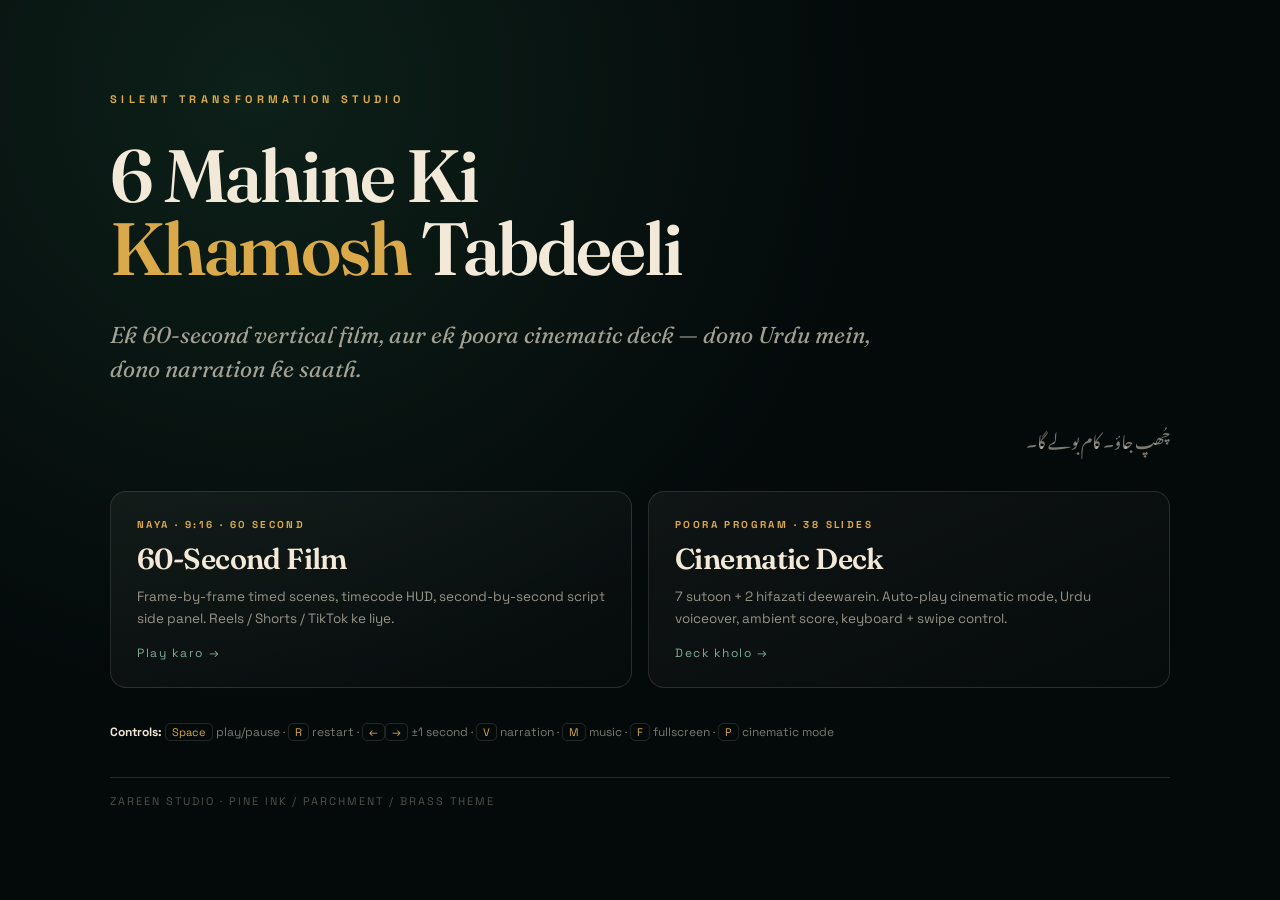
==== app/home.html @ c56630d2 "Add Khamosh Tabdeeli studio: 60s vertical film + 38-slide cinematic deck with Urdu narration - New v" ====
<!DOCTYPE html>
<html lang="ur-PK">
<head>
<meta charset="UTF-8" />
<meta name="viewport" content="width=device-width, initial-scale=1" />
<title>Khamosh Tabdeeli — Silent Transformation Studio</title>
<link rel="preconnect" href="https://fonts.googleapis.com">
<link rel="preconnect" href="https://fonts.gstatic.com" crossorigin>
<link href="https://fonts.googleapis.com/css2?family=Fraunces:opsz,wght@9..144,300..900&family=Space+Grotesk:wght@300..700&family=Noto+Nastaliq+Urdu:wght@400..700&display=swap" rel="stylesheet">
<style>
:root{--ink:#060f0d;--paper:#f2e9d8;--gold:#d9a94a;--sage:#7fae94;--line:rgba(242,233,216,.13)}
*{box-sizing:border-box;margin:0;padding:0}
body{min-height:100vh;background:radial-gradient(70vw 70vw at 20% 10%,#0d2019,#04090a 70%);color:var(--paper);
font-family:"Space Grotesk",system-ui,sans-serif;display:grid;place-items:center;padding:6vh 6vw;overflow-x:hidden}
.wrap{max-width:1060px;width:100%;display:flex;flex-direction:column;gap:34px}
.kick{font-size:11px;letter-spacing:.4em;color:var(--gold);text-transform:uppercase;font-weight:700}
h1{font-family:"Fraunces",Georgia,serif;font-weight:600;font-size:clamp(34px,6.4vw,74px);line-height:.98;letter-spacing:-.03em}
h1 span{color:var(--gold)}
.sub{font-family:"Fraunces",Georgia,serif;font-style:italic;font-size:clamp(15px,1.9vw,23px);color:rgba(242,233,216,.66);line-height:1.45;max-width:52ch}
.urd{font-family:"Noto Nastaliq Urdu",serif;direction:rtl;line-height:2.2;color:rgba(242,233,216,.5);font-size:clamp(13px,1.5vw,17px)}
.cards{display:grid;grid-template-columns:repeat(auto-fit,minmax(280px,1fr));gap:16px}
a.card{display:flex;flex-direction:column;gap:10px;padding:26px;border:1px solid var(--line);border-radius:16px;
background:linear-gradient(155deg,rgba(242,233,216,.05),rgba(242,233,216,.012));text-decoration:none;color:inherit;
transition:transform .4s cubic-bezier(.16,1,.3,1),border-color .4s}
a.card:hover{transform:translateY(-5px);border-color:rgba(217,169,74,.45)}
.tag{font-size:10px;letter-spacing:.24em;text-transform:uppercase;color:var(--gold);font-weight:700}
.ct{font-family:"Fraunces",Georgia,serif;font-size:clamp(20px,2.4vw,29px);font-weight:600;letter-spacing:-.02em}
.cd{font-size:13.5px;line-height:1.6;color:rgba(242,233,216,.6)}
.go{margin-top:6px;font-size:12px;letter-spacing:.14em;color:var(--sage)}
.foot{font-size:11px;letter-spacing:.18em;text-transform:uppercase;color:rgba(242,233,216,.32);border-top:1px solid var(--line);padding-top:16px}
.keys{font-size:12px;line-height:1.7;color:rgba(242,233,216,.5)}
kbd{border:1px solid var(--line);border-radius:5px;padding:1px 6px;font-family:"Space Grotesk",monospace;font-size:11px;color:var(--gold)}
</style>
</head>
<body>
<div class="wrap">
  <div class="kick">Silent Transformation Studio</div>
  <h1>6 Mahine Ki<br><span>Khamosh</span> Tabdeeli</h1>
  <p class="sub">Ek 60-second vertical film, aur ek poora cinematic deck — dono Urdu mein, dono narration ke saath.</p>
  <p class="urd">چُھپ جاؤ۔ کام بولے گا۔</p>

  <div class="cards">
    <a class="card" href="./video.html">
      <div class="tag">Naya · 9:16 · 60 second</div>
      <div class="ct">60-Second Film</div>
      <div class="cd">Frame-by-frame timed scenes, timecode HUD, second-by-second script side panel. Reels / Shorts / TikTok ke liye.</div>
      <div class="go">Play karo →</div>
    </a>
    <a class="card" href="./index.html">
      <div class="tag">Poora program · 38 slides</div>
      <div class="ct">Cinematic Deck</div>
      <div class="cd">7 sutoon + 2 hifazati deewarein. Auto-play cinematic mode, Urdu voiceover, ambient score, keyboard + swipe control.</div>
      <div class="go">Deck kholo →</div>
    </a>
  </div>

  <div class="keys">
    <b style="color:var(--paper)">Controls:</b>
    <kbd>Space</kbd> play/pause · <kbd>R</kbd> restart · <kbd>←</kbd><kbd>→</kbd> ±1 second ·
    <kbd>V</kbd> narration · <kbd>M</kbd> music · <kbd>F</kbd> fullscreen · <kbd>P</kbd> cinematic mode
  </div>

  <div class="foot">Zareen Studio · Pine ink / Parchment / Brass theme</div>
</div>
</body>
</html>
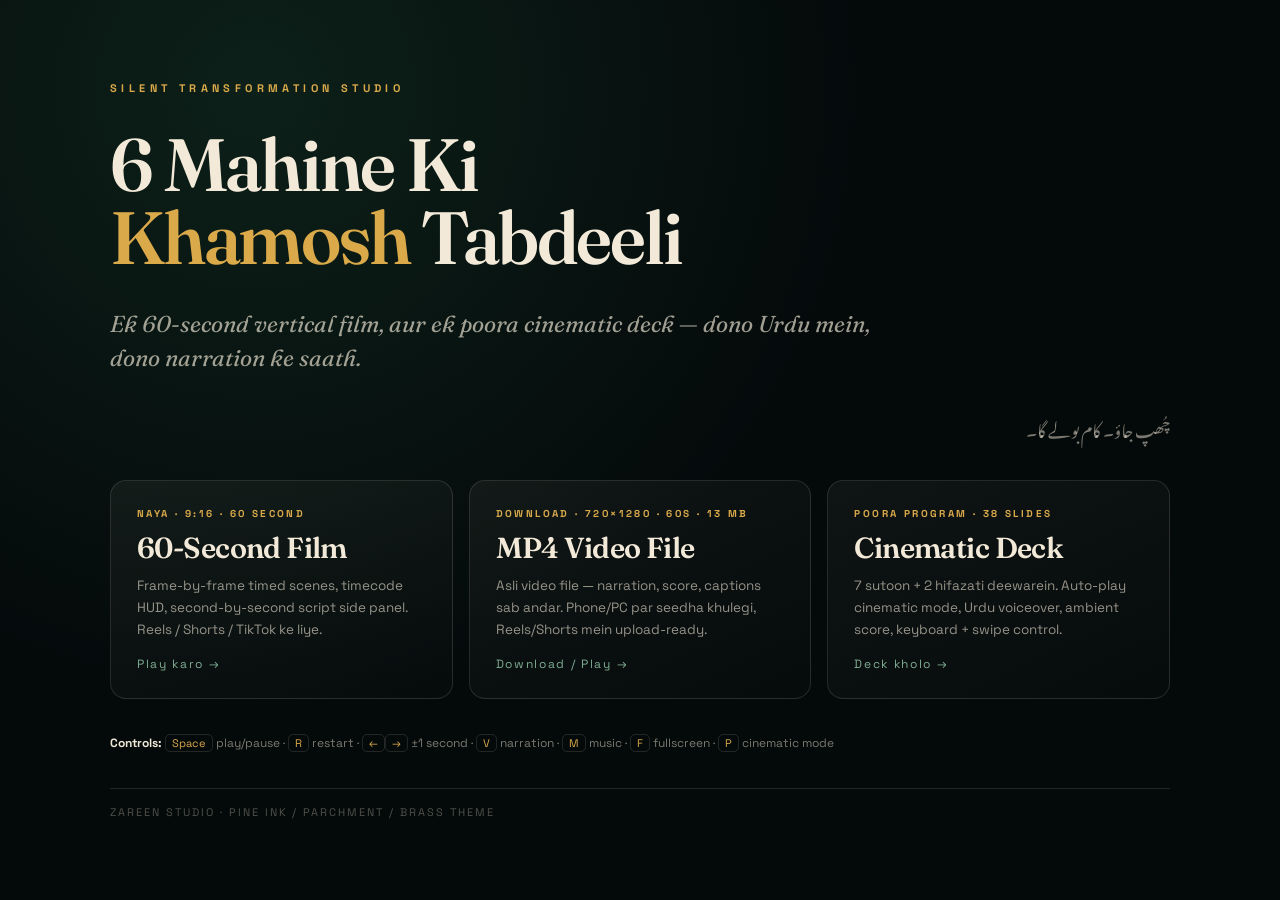
==== commit b45ecbd6: "Render real 60s MP4 (720x1280@30, narration+score+captions) via Pillow frame renderer; Range-support" ====
--- a/app/home.html
+++ b/app/home.html
@@ -46,6 +46,12 @@
       <div class="cd">Frame-by-frame timed scenes, timecode HUD, second-by-second script side panel. Reels / Shorts / TikTok ke liye.</div>
       <div class="go">Play karo →</div>
     </a>
+    <a class="card" href="./exports/khamosh-tabdeeli-60s.mp4" download>
+      <div class="tag">Download · 720×1280 · 60s · 13 MB</div>
+      <div class="ct">MP4 Video File</div>
+      <div class="cd">Asli video file — narration, score, captions sab andar. Phone/PC par seedha khulegi, Reels/Shorts mein upload-ready.</div>
+      <div class="go">Download / Play →</div>
+    </a>
     <a class="card" href="./index.html">
       <div class="tag">Poora program · 38 slides</div>
       <div class="ct">Cinematic Deck</div>
